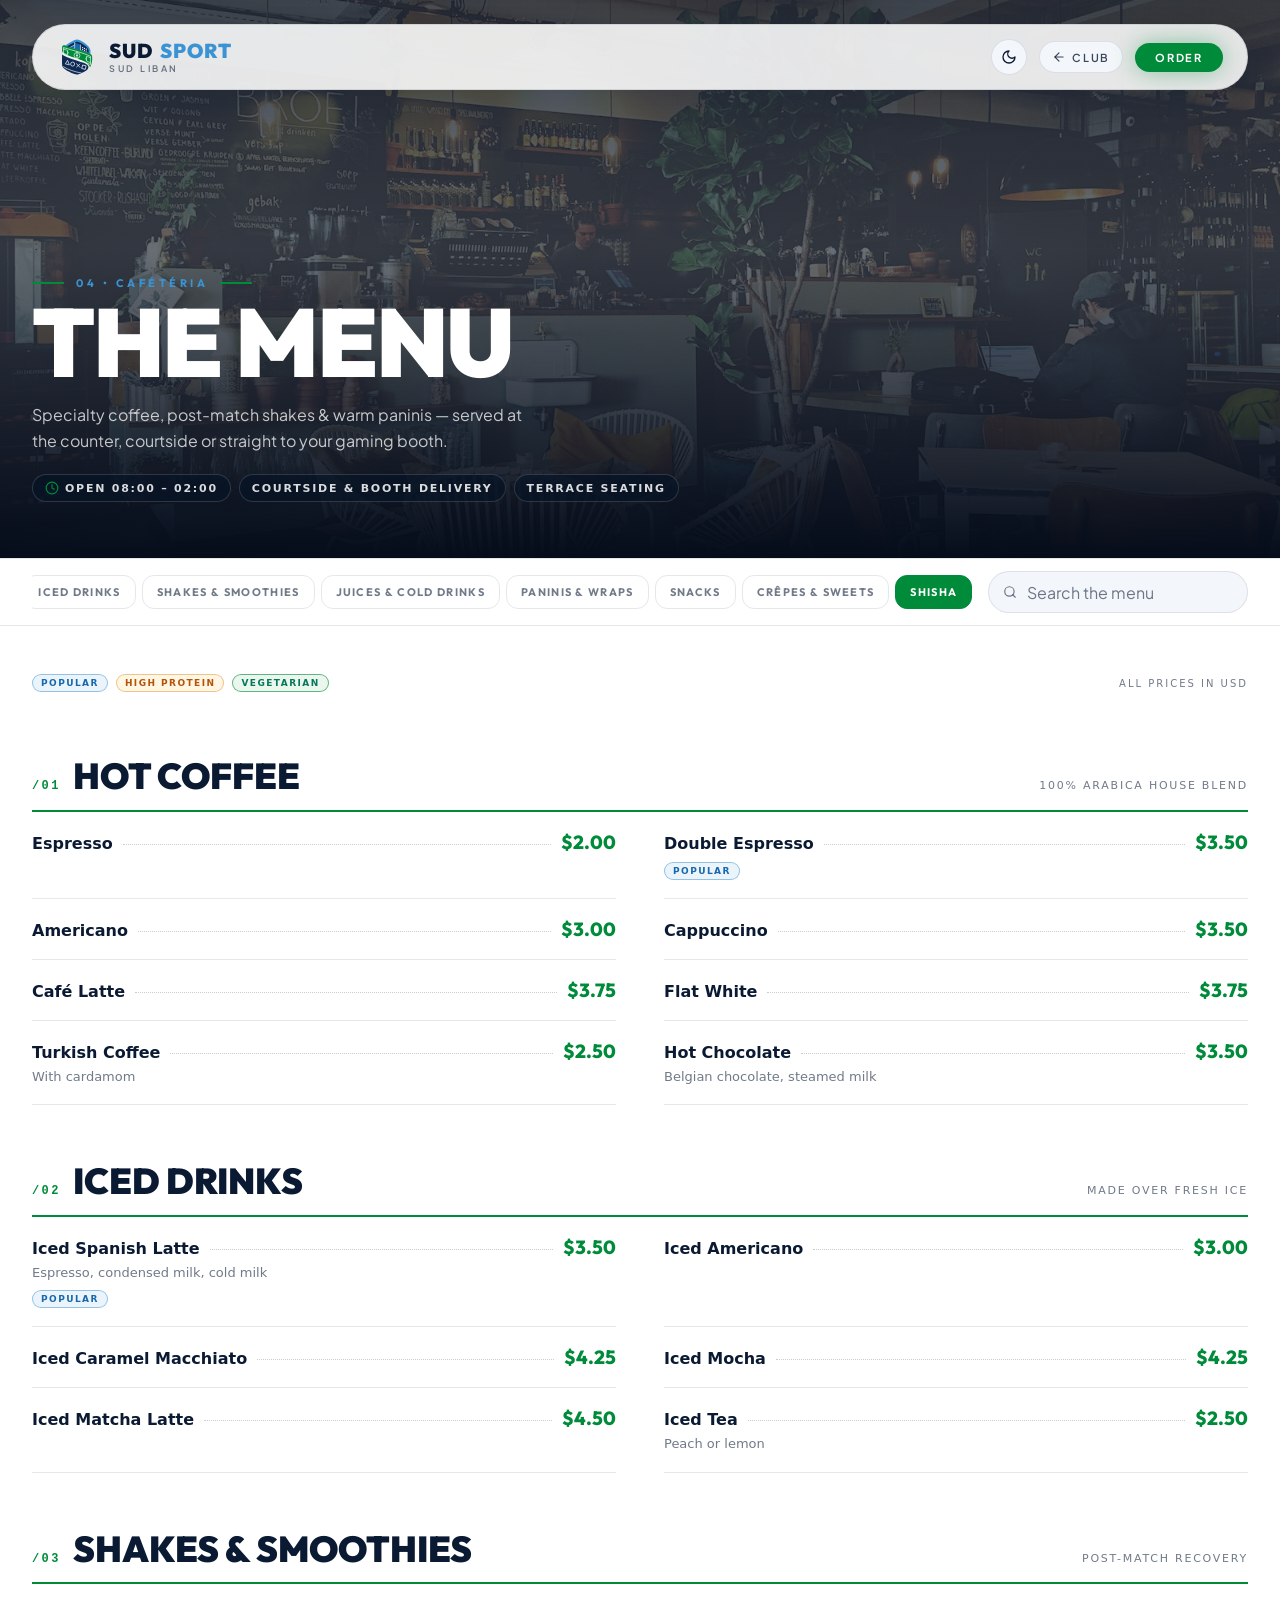
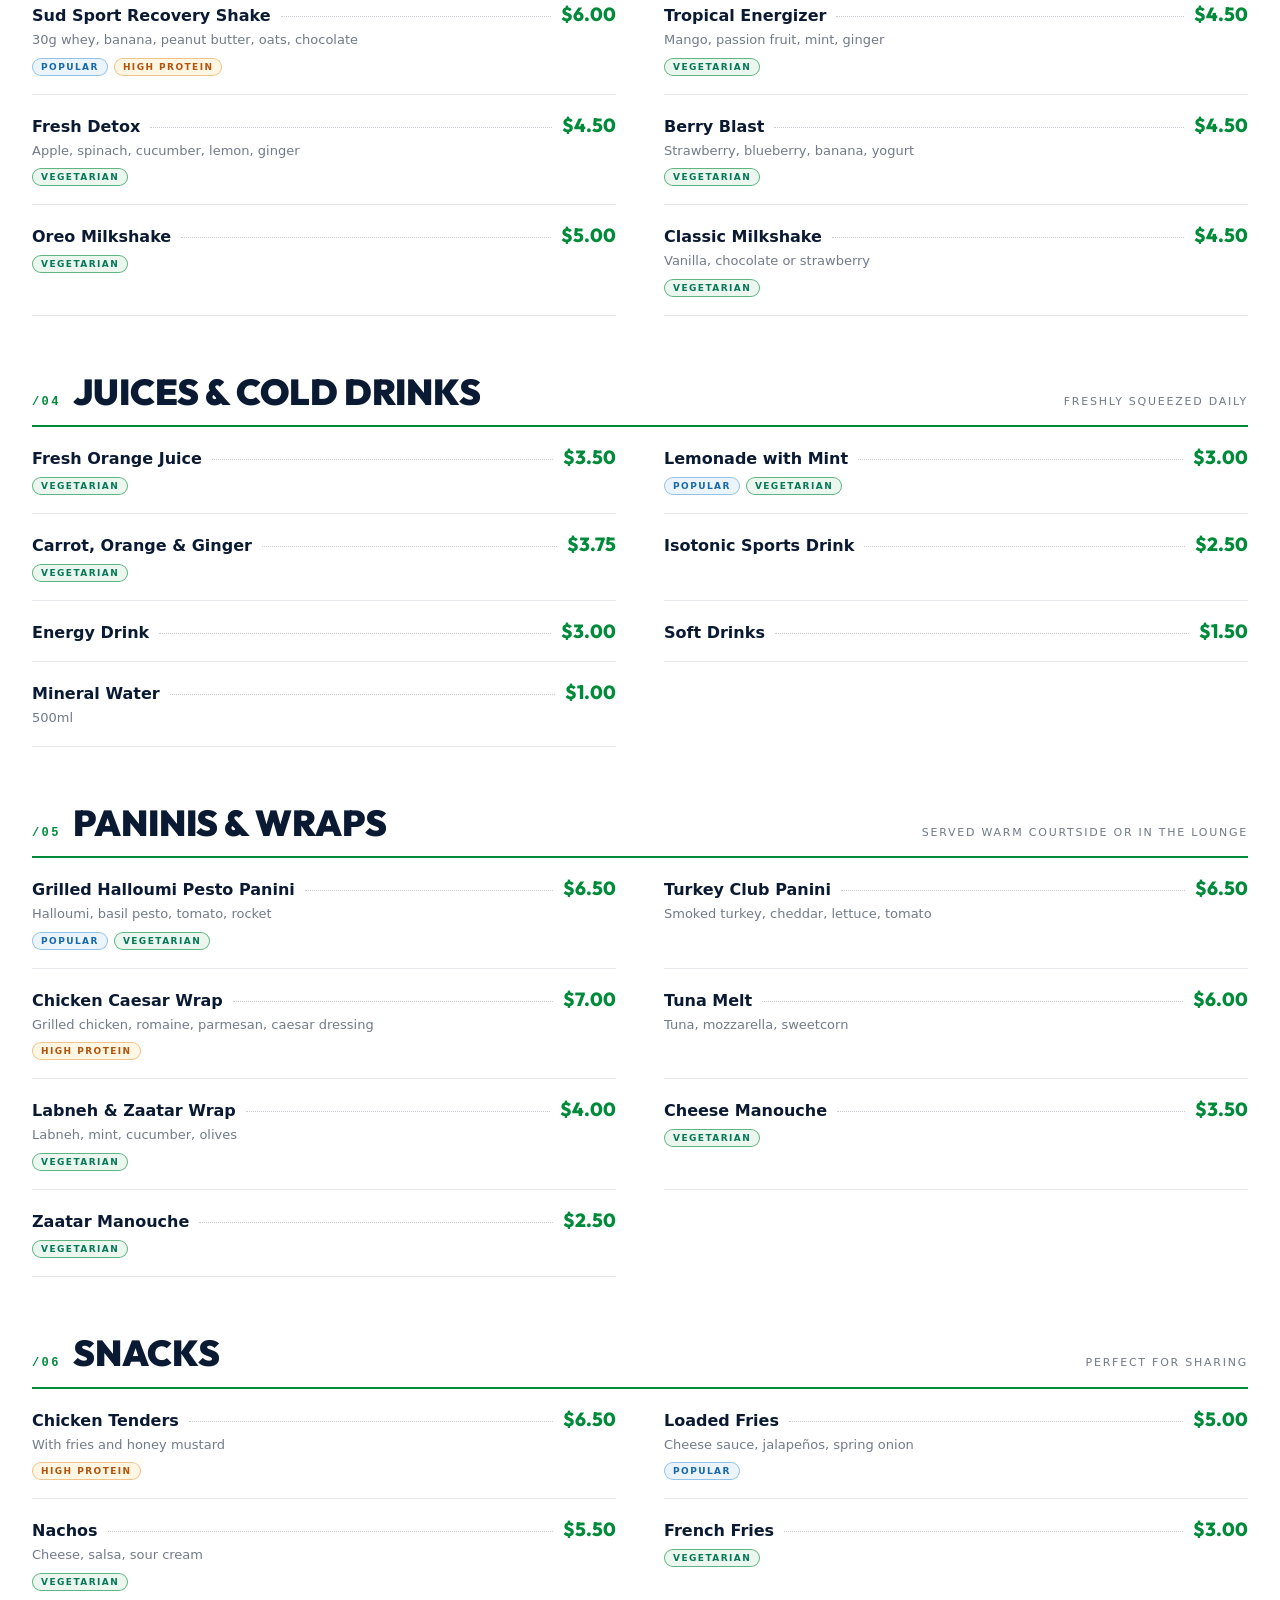
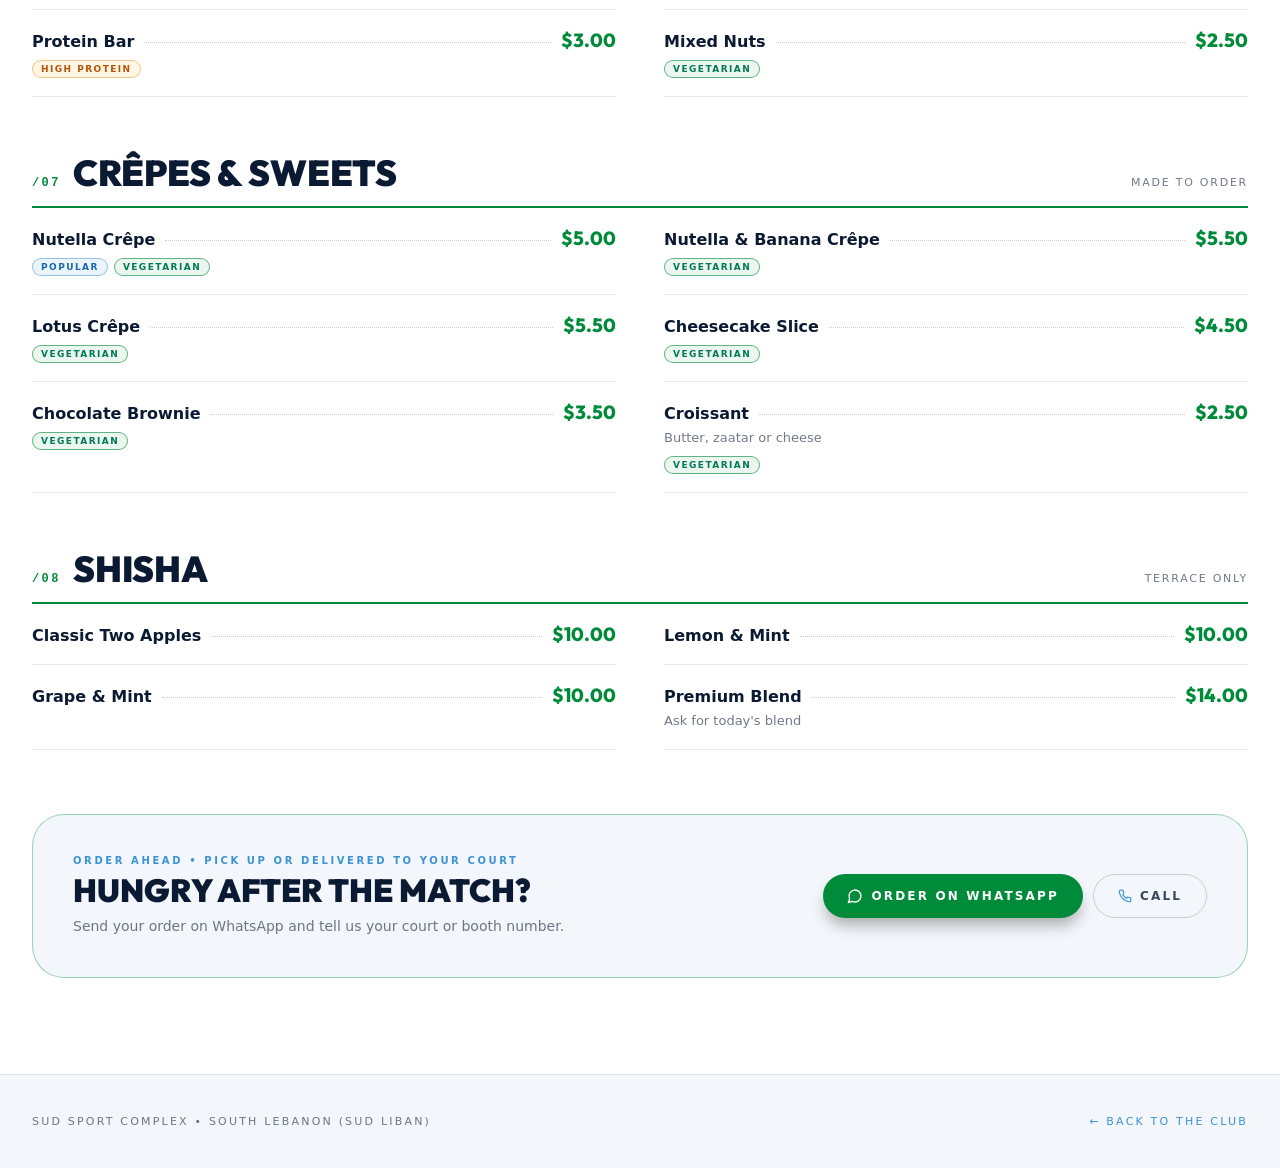
==== menu.html @ 7e461982 "SUD SPORT website: homepage and Cafétéria menu Co-Authored-By: Claude Opus 5.5 <noreply@anthropic.co" ====
<!DOCTYPE html>
<html lang="en">
<head>
  <meta charset="UTF-8" />
  <meta name="viewport" content="width=device-width, initial-scale=1" />
  <title>Cafétéria Menu — SUD SPORT</title>
  <meta name="description" content="SUD SPORT Cafétéria menu: coffee, iced drinks, shakes, juices, paninis, snacks, crêpes and shisha." />
  <link rel="preconnect" href="https://fonts.googleapis.com" />
  <link rel="preconnect" href="https://fonts.gstatic.com" crossorigin />
  <link
    rel="stylesheet"
    href="https://fonts.googleapis.com/css2?family=Outfit:wght@500;600;700;800;900&family=Plus+Jakarta+Sans:wght@300;400;500;600;700&display=swap"
  />
  <link rel="stylesheet" href="css/style.css" />
  <link rel="stylesheet" href="css/menu.css" />
  <!-- White theme; js/theme.js switches it on (light) and off (dark) -->
  <link rel="stylesheet" href="css/theme-light.css" id="themeLight" />
  <script src="js/theme.js"></script>
</head>
<body>
  <!-- ===================================================================
       SVG SPRITE: SUD SPORT CREST + ICONS
  =================================================================== -->
  <svg xmlns="http://www.w3.org/2000/svg" style="display: none">
    <symbol id="emblem" viewBox="0 0 220 220" fill="none">
      <path d="M36 68 C36 48, 92 14, 110 14 C128 14, 184 48, 184 76 L184 96 C150 76, 86 64, 36 44 Z" fill="#3B93D4" />
      <path d="M54 53 C72 40, 102 26, 110 26 C122 26, 174 54, 174 74 L174 88 C142 70, 92 60, 54 53 Z" fill="#0E2954" />
      <path d="M98 30 L128 43 L128 73 L98 64 Z" fill="#1768AC" />
      <path d="M74 57 L96 44 L96 63 Z" fill="#1768AC" />
      <line x1="97" y1="29" x2="97" y2="65" stroke="#FFFFFF" stroke-width="3.5" />
      <line x1="129" y1="42" x2="129" y2="74" stroke="#FFFFFF" stroke-width="3.5" />
      <line x1="72" y1="57" x2="97" y2="43" stroke="#FFFFFF" stroke-width="3.2" />
      <circle cx="141" cy="59" r="3.4" fill="#FFFFFF" />
      <circle cx="151" cy="63" r="3.4" fill="#FFFFFF" />
      <circle cx="161" cy="67" r="3.4" fill="#FFFFFF" />
      <circle cx="141" cy="69" r="3.4" fill="#FFFFFF" />
      <circle cx="151" cy="73" r="3.4" fill="#FFFFFF" />
      <circle cx="161" cy="77" r="3.4" fill="#FFFFFF" />
      <path d="M28 56 C28 42, 42 46, 62 54 C110 70, 162 78, 190 98 C196 104, 196 146, 182 166 C176 146, 152 132, 108 118 C64 104, 34 94, 28 78 Z" fill="#008B3A" />
      <path d="M36 58 C84 74, 144 86, 184 106 L184 152 C144 130, 84 116, 36 96 Z" stroke="#FFFFFF" stroke-width="3.5" fill="none" />
      <line x1="110" y1="78" x2="110" y2="125" stroke="#FFFFFF" stroke-width="3.5" />
      <circle cx="110" cy="101.5" r="16" stroke="#FFFFFF" stroke-width="3.5" fill="none" />
      <circle cx="110" cy="101.5" r="4" fill="#FFFFFF" />
      <path d="M36 66 L58 74 L58 98 L36 90" stroke="#FFFFFF" stroke-width="3.2" fill="none" />
      <path d="M58 79 A9 9 0 0 1 58 93" stroke="#FFFFFF" stroke-width="3.2" fill="none" />
      <path d="M184 114 L162 106 L162 132 L184 142" stroke="#FFFFFF" stroke-width="3.2" fill="none" />
      <path d="M162 112 A9 9 0 0 0 162 126" stroke="#FFFFFF" stroke-width="3.2" fill="none" />
      <path d="M28 96 C46 112, 92 124, 146 142 C172 152, 180 166, 166 180 C150 194, 122 206, 110 206 C94 206, 40 182, 30 162 C26 150, 28 114, 28 96 Z" fill="#0E2954" />
      <polygon points="58,128 46,148 68,153" stroke="#FFFFFF" stroke-width="3.8" fill="none" stroke-linejoin="round" />
      <circle cx="86" cy="149" r="11" stroke="#FFFFFF" stroke-width="3.8" fill="none" />
      <g stroke="#FFFFFF" stroke-width="3.8" stroke-linecap="round">
        <line x1="108" y1="147" x2="126" y2="167" />
        <line x1="126" y1="149" x2="108" y2="165" />
      </g>
      <rect x="138" y="156" width="20" height="20" transform="rotate(14 148 166)" stroke="#FFFFFF" stroke-width="3.8" fill="none" stroke-linejoin="round" />
      <path d="M36 164 C62 180, 98 192, 134 198" stroke="#FFFFFF" stroke-width="3.5" stroke-linecap="round" fill="none" />
    </symbol>

    <symbol id="i-arrow-left" viewBox="0 0 24 24"><path d="m12 19-7-7 7-7" /><path d="M19 12H5" /></symbol>
    <symbol id="i-phone" viewBox="0 0 24 24"><path d="M22 16.92v3a2 2 0 0 1-2.18 2 19.79 19.79 0 0 1-8.63-3.07 19.5 19.5 0 0 1-6-6 19.79 19.79 0 0 1-3.07-8.67A2 2 0 0 1 4.11 2h3a2 2 0 0 1 2 1.72 12.84 12.84 0 0 0 .7 2.81 2 2 0 0 1-.45 2.11L8.09 9.91a16 16 0 0 0 6 6l1.27-1.27a2 2 0 0 1 2.11-.45 12.84 12.84 0 0 0 2.81.7A2 2 0 0 1 22 16.92z" /></symbol>
    <symbol id="i-message" viewBox="0 0 24 24"><path d="M7.9 20A9 9 0 1 0 4 16.1L2 22Z" /></symbol>
    <symbol id="i-clock" viewBox="0 0 24 24"><circle cx="12" cy="12" r="10" /><path d="M12 6v6l4 2" /></symbol>
    <symbol id="i-search" viewBox="0 0 24 24"><circle cx="11" cy="11" r="8" /><path d="m21 21-4.3-4.3" /></symbol>
    <symbol id="i-sun" viewBox="0 0 24 24"><circle cx="12" cy="12" r="4" /><path d="M12 2v2" /><path d="M12 20v2" /><path d="m4.93 4.93 1.41 1.41" /><path d="m17.66 17.66 1.41 1.41" /><path d="M2 12h2" /><path d="M20 12h2" /><path d="m6.34 17.66-1.41 1.41" /><path d="m19.07 4.93-1.41 1.41" /></symbol>
    <symbol id="i-moon" viewBox="0 0 24 24"><path d="M12 3a6 6 0 0 0 9 9 9 9 0 1 1-9-9Z" /></symbol>
    <symbol id="i-x" viewBox="0 0 24 24"><path d="M18 6 6 18" /><path d="m6 6 12 12" /></symbol>
  </svg>

  <div class="cursor" id="cursor" aria-hidden="true"></div>

  <!-- ===================================================================
       NAVBAR
  =================================================================== -->
  <header class="nav">
    <div class="nav__bar">
      <a href="index.html" class="brand">
        <svg class="emblem brand__emblem" role="img" aria-label="SUD SPORT Official Crest"><use href="#emblem" /></svg>
        <div class="brand__text">
          <div class="brand__word">
            <span>SUD</span>
            <span class="text-blue">SPORT</span>
          </div>
          <span class="brand__sub">SUD LIBAN</span>
        </div>
      </a>

      <div class="nav__controls">
        <button type="button" class="theme-toggle" aria-label="Switch theme">
          <svg class="icon theme-toggle__moon"><use href="#i-moon" /></svg>
          <svg class="icon theme-toggle__sun"><use href="#i-sun" /></svg>
        </button>

        <a href="index.html" class="btn-back" aria-label="Back to the club">
          <svg class="icon"><use href="#i-arrow-left" /></svg>
          <span>Club</span>
        </a>
        <button type="button" class="btn-book btn-book--green">Order</button>
      </div>
    </div>
  </header>

  <!-- ===================================================================
       MENU HERO
  =================================================================== -->
  <section class="menu-hero">
    <img src="images/1554118811-1e0d58224f24-1600.jpg" alt="SUD SPORT Cafétéria" class="menu-hero__img" />
    <div class="menu-hero__shade"></div>

    <div class="menu-hero__inner animate-fade-up">
      <div class="eyebrow">
        <span class="eyebrow__line bg-green"></span>
        <span class="eyebrow__text text-green">04 • CAFÉTÉRIA</span>
        <span class="eyebrow__line bg-green"></span>
      </div>
      <h1 class="menu-hero__title">The Menu</h1>
      <p class="menu-hero__sub">
        Specialty coffee, post-match shakes &amp; warm paninis — served at the counter, courtside or straight to your gaming booth.
      </p>
      <div class="menu-hero__facts">
        <span class="fact">
          <svg class="icon icon--sm text-green"><use href="#i-clock" /></svg>
          Open 08:00 – 02:00
        </span>
        <span class="fact">Courtside &amp; Booth Delivery</span>
        <span class="fact">Terrace Seating</span>
      </div>
    </div>
  </section>

  <!-- ===================================================================
       STICKY CATEGORY BAR
  =================================================================== -->
  <div class="cat-bar" id="catBar">
    <div class="cat-bar__inner">
      <label class="cat-search">
        <svg class="icon icon--sm"><use href="#i-search" /></svg>
        <input type="search" id="menuSearch" placeholder="Search the menu" autocomplete="off" />
        <button type="button" class="cat-search__clear" id="searchClear" aria-label="Clear search" hidden>
          <svg class="icon icon--xs"><use href="#i-x" /></svg>
        </button>
      </label>
      <nav class="cat-chips" id="catChips" aria-label="Menu categories"></nav>
    </div>
  </div>

  <!-- ===================================================================
       MENU CATEGORIES
  =================================================================== -->
  <main class="menu-main">
    <div class="menu-legend">
      <span class="tag tag--popular">Popular</span>
      <span class="tag tag--protein">High Protein</span>
      <span class="tag tag--veg">Vegetarian</span>
      <span class="menu-legend__note">All prices in USD</span>
    </div>

    <div id="menuSections"></div>

    <p class="menu-empty" id="menuEmpty" hidden>Nothing on the menu matches your search.</p>

    <div class="order-card">
      <div>
        <span class="rates__eyebrow">ORDER AHEAD • PICK UP OR DELIVERED TO YOUR COURT</span>
        <h3 class="order-card__title">Hungry after the match?</h3>
        <p class="order-card__text">Send your order on WhatsApp and tell us your court or booth number.</p>
      </div>
      <div class="order-card__actions">
        <button type="button" class="btn btn--green btn--lg">
          <svg class="icon"><use href="#i-message" /></svg>
          <span>Order on WhatsApp</span>
        </button>
        <a href="tel:+96170492810" class="btn btn--outline btn--lg">
          <svg class="icon icon--sm text-blue"><use href="#i-phone" /></svg>
          <span>Call</span>
        </a>
      </div>
    </div>
  </main>

  <footer class="footer footer--compact">
    <div class="footer__bottom">
      <span>SUD SPORT COMPLEX • SOUTH LEBANON (SUD LIBAN)</span>
      <a href="index.html" class="footer__link">← Back to the club</a>
    </div>
  </footer>

  <script src="js/menu.js"></script>
</body>
</html>
---- css/style.css ----
/* =====================================================================
   SUD SPORT — SUD LIBAN
===================================================================== */

:root {
  --navy-950: #040914;
  --navy-900: #050c1a;
  --navy-850: #071326;
  --navy-800: #08152c;
  --navy-700: #0e2954;
  --section-bg: rgba(7, 17, 36, 0.6);
  --blue: #3b93d4;
  --blue-hover: #52a6e3;
  --royal: #1768ac;
  --green: #008b3a;
  --green-hover: #00a344;
  --white: #f8fafc;

  --font-brand: 'Outfit', -apple-system, BlinkMacSystemFont, sans-serif;
  --font-modern: 'Plus Jakarta Sans', -apple-system, BlinkMacSystemFont, sans-serif;
  --font-sans: ui-sans-serif, system-ui, -apple-system, BlinkMacSystemFont, 'Segoe UI', Roboto, sans-serif;
  --font-mono: ui-monospace, SFMono-Regular, Menlo, Monaco, Consolas, monospace;

  --ease: cubic-bezier(0.16, 1, 0.3, 1);
  --max-w: 80rem;
}

/* --- Reset --- */

*,
*::before,
*::after {
  box-sizing: border-box;
}

html {
  scroll-behavior: smooth;
}

body {
  margin: 0;
  min-height: 100vh;
  background: var(--navy-900);
  color: var(--white);
  font-family: var(--font-sans);
  -webkit-font-smoothing: antialiased;
  -moz-osx-font-smoothing: grayscale;
  overflow-x: hidden;
}

::selection {
  background: var(--blue);
  color: var(--navy-900);
}

h1, h2, h3, h4, p {
  margin: 0;
}

a {
  color: inherit;
  text-decoration: none;
}

button {
  font: inherit;
  color: inherit;
  background: none;
  border: 0;
  padding: 0;
  cursor: pointer;
}

img {
  display: block;
  max-width: 100%;
}

[hidden] {
  display: none !important;
}

/* --- Utilities --- */

.text-blue { color: var(--blue); }
.text-green { color: var(--green); }
.bg-blue { background: var(--blue); }
.bg-green { background: var(--green); }

.icon {
  width: 16px;
  height: 16px;
  flex-shrink: 0;
  fill: none;
  stroke: currentColor;
  stroke-width: 2;
  stroke-linecap: round;
  stroke-linejoin: round;
}
.icon--xs { width: 14px; height: 14px; }
.icon--sm { width: 14px; height: 14px; }
.icon--md { width: 20px; height: 20px; }

.emblem {
  fill: none;
  flex-shrink: 0;
}

/* --- Animations --- */

@keyframes kenburns {
  0% { transform: scale(1.12); }
  100% { transform: scale(1); }
}

@keyframes fadeUpLuxury {
  0% { opacity: 0; transform: translateY(20px); }
  100% { opacity: 1; transform: translateY(0); }
}

.animate-fade-up {
  animation: fadeUpLuxury 0.75s var(--ease) forwards;
}

/* --- Buttons --- */

.btn {
  display: inline-flex;
  align-items: center;
  justify-content: center;
  gap: 8px;
  border-radius: 9999px;
  font-size: 11px;
  font-weight: 700;
  letter-spacing: 0.18em;
  text-transform: uppercase;
  transition: all 0.3s;
  white-space: nowrap;
}

.btn--lg { padding: 14px 24px; font-size: 12px; }
.btn--xl { padding: 16px 24px; font-size: 12px; }
.btn--block { width: 100%; }

.btn--primary {
  background: var(--blue);
  color: var(--navy-900);
}
.btn--primary:hover { background: var(--blue-hover); }

.btn--glow { box-shadow: 0 10px 30px rgba(59, 147, 212, 0.35); }

.btn--ghost {
  padding: 14px 20px;
  background: rgba(255, 255, 255, 0.05);
  border: 1px solid rgba(255, 255, 255, 0.15);
  color: #fff;
  font-family: var(--font-modern);
  font-weight: 600;
  letter-spacing: 0.2em;
}
.btn--ghost:hover { background: rgba(255, 255, 255, 0.1); }

.btn--green {
  flex-shrink: 0;
  padding: 12px 24px;
  background: var(--green);
  color: #fff;
  box-shadow: 0 10px 15px -3px rgba(0, 0, 0, 0.3);
}
.btn--green:hover { background: var(--green-hover); }

.btn--navy {
  background: var(--navy-700);
  border: 1px solid rgba(59, 147, 212, 0.3);
  color: #fff;
  font-weight: 600;
}
.btn--navy:hover { background: var(--royal); }

.btn--outline {
  border: 1px solid rgba(255, 255, 255, 0.15);
  color: rgba(255, 255, 255, 0.8);
  font-weight: 600;
}
.btn--outline:hover {
  border-color: rgba(255, 255, 255, 0.4);
  background: rgba(255, 255, 255, 0.05);
}

/* =====================================================================
   CURSOR FOLLOWER
===================================================================== */

.cursor {
  pointer-events: none;
  position: fixed;
  top: 0;
  left: 0;
  z-index: 50;
  display: none;
  width: 32px;
  height: 32px;
  border-radius: 50%;
  border: 1px solid rgba(59, 147, 212, 0.5);
  transform: translate3d(-100px, -100px, 0);
  transition: transform 0.15s ease-out;
}

@media (min-width: 1024px) {
  .cursor { display: block; }
}

/* =====================================================================
   NAVBAR
===================================================================== */

.nav {
  position: fixed;
  top: 0;
  left: 0;
  right: 0;
  z-index: 40;
  padding: 16px 16px 0;
  pointer-events: none;
}

.nav__bar {
  max-width: var(--max-w);
  margin: 0 auto;
  display: flex;
  align-items: center;
  justify-content: space-between;
  padding: 12px 16px;
  border-radius: 9999px;
  background: rgba(7, 19, 38, 0.8);
  backdrop-filter: blur(40px);
  -webkit-backdrop-filter: blur(40px);
  border: 1px solid rgba(59, 147, 212, 0.25);
  box-shadow: 0 16px 40px rgba(0, 0, 0, 0.6);
  pointer-events: auto;
  transition: all 0.5s;
}

.brand {
  display: flex;
  align-items: center;
  gap: 12px;
}

.brand__emblem {
  width: 36px;
  height: 36px;
  transition: transform 0.5s;
}
.brand:hover .brand__emblem { transform: scale(1.05); }

.brand__text {
  display: flex;
  flex-direction: column;
}

.brand__word {
  display: flex;
  align-items: baseline;
  gap: 6px;
  line-height: 1;
  font-family: var(--font-brand);
  font-weight: 900;
  font-size: 18px;
  letter-spacing: 0.06em;
  color: #fff;
}

.brand__sub {
  margin-top: 2px;
  font-family: var(--font-modern);
  font-weight: 600;
  font-size: 8px;
  letter-spacing: 0.28em;
  text-transform: uppercase;
  color: rgba(255, 255, 255, 0.55);
}

.nav__controls {
  display: flex;
  align-items: center;
  gap: 8px;
}

.btn-book {
  padding: 8px 16px;
  border-radius: 9999px;
  background: var(--blue);
  color: var(--navy-900);
  font-family: var(--font-modern);
  font-weight: 700;
  font-size: 11px;
  letter-spacing: 0.16em;
  text-transform: uppercase;
  box-shadow: 0 0 25px rgba(59, 147, 212, 0.4);
  transition: all 0.3s;
}
.btn-book:hover { background: var(--blue-hover); }

.theme-toggle {
  width: 36px;
  height: 36px;
  flex-shrink: 0;
  border-radius: 50%;
  background: rgba(14, 41, 84, 0.8);
  border: 1px solid rgba(59, 147, 212, 0.3);
  color: #fff;
  display: flex;
  align-items: center;
  justify-content: center;
  transition: all 0.3s;
}
.theme-toggle:hover { background: var(--royal); }

/* Light mode shows the moon (go dark); dark mode shows the sun (go light) */
.theme-toggle__moon { display: none; }
[data-theme='light'] .theme-toggle__moon { display: block; }
[data-theme='light'] .theme-toggle__sun { display: none; }

.btn-menu {
  width: 36px;
  height: 36px;
  border-radius: 50%;
  background: rgba(14, 41, 84, 0.8);
  border: 1px solid rgba(59, 147, 212, 0.3);
  display: flex;
  flex-direction: column;
  align-items: center;
  justify-content: center;
  gap: 6px;
  transition: all 0.3s;
}
.btn-menu:hover { background: var(--royal); }

.btn-menu span {
  display: block;
  height: 1.5px;
  transition: all 0.3s;
}
.btn-menu span:first-child { width: 16px; background: #fff; }
.btn-menu span:last-child { width: 12px; background: var(--green); }
.btn-menu:hover span { width: 20px; background: #fff; }

/* Small phones: tighten the navbar so brand + controls stay on one row */
@media (max-width: 479px) {
  .nav { padding: 12px 12px 0; }
  .nav__bar { padding: 8px 8px 8px 12px; }
  .brand { gap: 8px; }
  .brand__word { font-size: 16px; gap: 4px; }
  .nav__controls { gap: 6px; }
  .btn-book { padding: 8px 12px; letter-spacing: 0.1em; white-space: nowrap; }
}

@media (max-width: 399px) {
  .brand { gap: 6px; }
  .brand__emblem { width: 32px; height: 32px; }
  .brand__word { font-size: 15px; letter-spacing: 0.04em; }
  .btn-book { padding: 8px 10px; font-size: 10px; }
}

/* Very narrow phones: crest only */
@media (max-width: 359px) {
  .brand__text { display: none; }
}

@media (min-width: 640px) {
  .nav { padding: 24px 32px 0; }
  .nav__bar { padding: 12px 24px; }
  .brand__emblem { width: 40px; height: 40px; }
  .brand__word { font-size: 20px; }
  .brand__sub { font-size: 9px; }
  .nav__controls { gap: 12px; }
  .btn-book { padding: 8px 20px; }
}

/* =====================================================================
   HERO
===================================================================== */

.hero {
  position: relative;
  height: 100vh;
  min-height: 650px;
  max-height: 1000px;
  width: 100%;
  overflow: hidden;
  display: flex;
  flex-direction: column;
  justify-content: flex-end;
}

.hero__media {
  position: absolute;
  inset: 0;
  overflow: hidden;
}

.hero__img {
  width: 100%;
  height: 100%;
  object-fit: cover;
  object-position: center;
  opacity: 0.75;
  animation: kenburns 7s var(--ease) forwards;
}

.hero__shade {
  position: absolute;
  inset: 0;
  background: linear-gradient(to top, var(--navy-900), rgba(5, 12, 26, 0.5), rgba(5, 12, 26, 0.6));
}

.hero__vignette {
  position: absolute;
  inset: 0;
  background: radial-gradient(circle, transparent, rgba(5, 12, 26, 0.8));
}

.hero__watermark {
  pointer-events: none;
  position: absolute;
  right: 24px;
  top: 112px;
  opacity: 0.15;
  display: none;
}

.hero__symbols {
  display: flex;
  align-items: center;
  gap: 16px;
  font-family: var(--font-brand);
  font-weight: 700;
  font-size: 48px;
  letter-spacing: 0.1em;
  color: var(--blue);
}

.hero__emblem {
  width: 144px;
  height: 144px;
  opacity: 0.4;
}

.hero__inner {
  position: relative;
  z-index: 10;
  max-width: var(--max-w);
  width: 100%;
  margin: 0 auto;
  padding: 0 20px 40px;
}

.hero__content {
  max-width: 48rem;
  display: flex;
  flex-direction: column;
  align-items: flex-start;
  gap: 16px;
}

.pill {
  display: inline-flex;
  align-items: center;
  gap: 10px;
  padding: 6px 14px;
  border-radius: 9999px;
  border: 1px solid rgba(255, 255, 255, 0.15);
  background: rgba(7, 19, 38, 0.7);
  backdrop-filter: blur(12px);
  -webkit-backdrop-filter: blur(12px);
  font-family: var(--font-modern);
  font-weight: 600;
  font-size: 10px;
  letter-spacing: 0.24em;
  text-transform: uppercase;
  color: #fff;
}

.pill__dot {
  width: 8px;
  height: 8px;
  border-radius: 50%;
}

.pill__id { color: rgba(255, 255, 255, 0.6); }

.hero__title {
  font-family: var(--font-brand);
  font-weight: 900;
  text-transform: uppercase;
  color: #fff;
  letter-spacing: -0.025em;
  line-height: 0.92;
  font-size: clamp(2.9rem, 7.2vw, 6.2rem);
}

.hero__sub {
  max-width: 28rem;
  font-family: var(--font-modern);
  font-size: 14px;
  line-height: 1.625;
  color: rgba(255, 255, 255, 0.75);
}

.hero__ctas {
  padding-top: 8px;
  display: flex;
  flex-wrap: wrap;
  align-items: center;
  gap: 14px;
}

.hero__cta {
  gap: 12px;
  font-family: var(--font-modern);
}
.hero__cta:hover { background: #50a5e6; }
.hero__cta-arrow { transition: transform 0.3s; }
.hero__cta:hover .hero__cta-arrow { transform: translate(2px, -2px); }

.hero__bar {
  margin-top: 40px;
  padding-top: 20px;
  border-top: 1px solid rgba(255, 255, 255, 0.15);
  display: flex;
  flex-direction: column;
  justify-content: space-between;
  gap: 16px;
}

.reel-nav {
  display: grid;
  grid-template-columns: repeat(4, minmax(0, 1fr));
  gap: 8px;
}

.reel-btn {
  display: flex;
  flex-direction: column;
  gap: 6px;
  text-align: left;
  min-width: 0;
}

.reel-btn__label {
  display: flex;
  flex-direction: column;
  align-items: flex-start;
  gap: 2px;
  min-width: 0;
}

.reel-btn__num {
  font-family: var(--font-mono);
  font-weight: 700;
  font-size: 10px;
  color: rgba(255, 255, 255, 0.4);
  transition: color 0.3s;
}

.reel-btn__name {
  font-family: var(--font-brand);
  font-weight: 700;
  font-size: 10px;
  letter-spacing: 0.08em;
  text-transform: uppercase;
  white-space: nowrap;
  overflow: hidden;
  text-overflow: ellipsis;
  color: rgba(255, 255, 255, 0.4);
  transition: color 0.3s;
}

.reel-btn:hover .reel-btn__num,
.reel-btn:hover .reel-btn__name { color: rgba(255, 255, 255, 0.75); }
.reel-btn.is-active .reel-btn__num { color: var(--blue); }
.reel-btn.is-active .reel-btn__name { color: #fff; }

.reel-btn__track {
  width: 100%;
  height: 3px;
  border-radius: 9999px;
  background: rgba(255, 255, 255, 0.15);
  overflow: hidden;
}

.reel-btn__fill {
  height: 100%;
  width: 0;
  background: var(--accent);
  transition: all 0.7s;
}
.reel-btn.is-active .reel-btn__fill { width: 100%; }

.tagline {
  display: none;
  align-items: center;
  gap: 8px;
  font-family: var(--font-brand);
  font-weight: 700;
  font-size: 10px;
  letter-spacing: 0.2em;
  text-transform: uppercase;
  color: rgba(255, 255, 255, 0.7);
}

@media (min-width: 640px) {
  .hero__watermark { display: block; right: 56px; top: 128px; }
  .hero__inner { padding: 0 32px 56px; }
  .hero__content { gap: 20px; }
  .pill { font-size: 11px; }
  .hero__sub { font-size: 16px; }
  .reel-nav { display: flex; align-items: center; gap: 20px; }
  .reel-btn { flex-direction: row; align-items: center; gap: 10px; }
  .reel-btn__label { flex-direction: row; align-items: center; gap: 6px; }
  .reel-btn__name { font-size: 11px; letter-spacing: 0.14em; }
  .reel-btn__track { width: 48px; }
  .tagline { display: flex; }
}

@media (min-width: 1024px) {
  .hero__bar { flex-direction: row; align-items: center; }
}

/* =====================================================================
   FOUR ZONES
===================================================================== */

.zones-section {
  max-width: var(--max-w);
  margin: 0 auto;
  padding: 80px 16px;
}

.section-head {
  display: flex;
  flex-direction: column;
  justify-content: space-between;
  gap: 16px;
  margin-bottom: 40px;
}

.eyebrow {
  display: inline-flex;
  align-items: center;
  gap: 12px;
  margin-bottom: 8px;
}

.eyebrow__line {
  width: 32px;
  height: 2px;
}

.eyebrow__text {
  font-family: var(--font-brand);
  font-weight: 700;
  font-size: 11px;
  letter-spacing: 0.32em;
  text-transform: uppercase;
  color: var(--blue);
}

.section-title {
  font-family: var(--font-brand);
  font-weight: 900;
  text-transform: uppercase;
  font-size: 30px;
  line-height: 1;
  letter-spacing: -0.025em;
  color: #fff;
}

.zones {
  display: flex;
  flex-direction: column;
  gap: 14px;
}

.zone {
  position: relative;
  height: 125px;
  border-radius: 24px;
  overflow: hidden;
  cursor: pointer;
  border: 1px solid rgba(255, 255, 255, 0.1);
  transition: all 0.7s var(--ease);
}

.zone.is-active {
  height: 420px;
  border-color: var(--zone-border);
}

.zone__img {
  position: absolute;
  inset: 0;
  width: 100%;
  height: 100%;
  object-fit: cover;
  transform: scale(1.1);
  transition: transform 1s var(--ease);
}
.zone.is-active .zone__img { transform: scale(1); }

.zone__shade {
  position: absolute;
  inset: 0;
  background: linear-gradient(to top, var(--navy-900), rgba(5, 12, 26, 0.72), rgba(5, 12, 26, 0.5));
}

.zone__ribbon {
  position: absolute;
  top: 0;
  left: 0;
  right: 0;
  height: 6px;
  background: var(--zone-color);
}

.zone__symbols {
  pointer-events: none;
  position: absolute;
  top: 56px;
  right: 24px;
  font-family: var(--font-brand);
  font-weight: 700;
  font-size: 24px;
  letter-spacing: 0.1em;
  color: rgba(255, 255, 255, 0.15);
}

.zone__body {
  position: relative;
  z-index: 10;
  height: 100%;
  padding: 20px;
  display: flex;
  flex-direction: column;
  justify-content: space-between;
}

.zone__top {
  display: flex;
  align-items: center;
  justify-content: space-between;
  gap: 8px;
}

.zone__index {
  font-family: var(--font-mono);
  font-weight: 700;
  font-size: 12px;
  letter-spacing: 0.22em;
  color: var(--zone-color);
}

.zone__rate {
  padding: 4px 12px;
  border-radius: 9999px;
  background: rgba(5, 12, 26, 0.75);
  backdrop-filter: blur(12px);
  -webkit-backdrop-filter: blur(12px);
  border: 1px solid rgba(255, 255, 255, 0.15);
  font-size: 10px;
  font-weight: 600;
  letter-spacing: 0.16em;
  text-transform: uppercase;
  color: rgba(255, 255, 255, 0.9);
  white-space: nowrap;
}

.zone__bottom {
  display: flex;
  flex-direction: column;
  gap: 14px;
}

.zone__subtitle {
  margin-bottom: 2px;
  font-size: 10px;
  font-weight: 700;
  letter-spacing: 0.22em;
  text-transform: uppercase;
  color: var(--zone-color);
}

.zone__title {
  font-family: var(--font-brand);
  font-weight: 900;
  font-size: 24px;
  letter-spacing: 0.025em;
  text-transform: uppercase;
  color: #fff;
}

.zone__details {
  display: none;
  padding-top: 12px;
  border-top: 1px solid rgba(255, 255, 255, 0.15);
}

.zone.is-active .zone__details {
  display: flex;
  flex-direction: column;
  gap: 16px;
  animation: fadeUpLuxury 0.75s var(--ease) forwards;
}

.zone__actions {
  padding-top: 4px;
  display: flex;
  align-items: center;
  gap: 12px;
}

.zone__book {
  display: inline-flex;
  align-items: center;
  gap: 8px;
  padding: 10px 20px;
  border-radius: 9999px;
  background: var(--zone-color);
  font-size: 11px;
  font-weight: 700;
  letter-spacing: 0.16em;
  text-transform: uppercase;
  transition: transform 0.15s;
}
.zone__book:active { transform: scale(0.95); }

.zone__rates-link {
  font-size: 11px;
  font-weight: 600;
  letter-spacing: 0.18em;
  text-transform: uppercase;
  color: rgba(255, 255, 255, 0.75);
  text-decoration: underline;
  text-underline-offset: 4px;
}
.zone__rates-link:hover { color: #fff; }

@media (min-width: 640px) {
  .zones-section { padding: 112px 32px; }
  .section-head { flex-direction: row; align-items: flex-end; margin-bottom: 56px; }
  .section-title { font-size: 48px; }
  .zone__body { padding: 28px; }
  .zone__title { font-size: 30px; }
}

@media (min-width: 1024px) {
  .zones { flex-direction: row; height: 540px; }
  .zone { flex: 1; height: 100%; opacity: 0.8; }
  .zone:hover { opacity: 1; }
  .zone.is-active {
    flex: 2.7;
    height: 100%;
    opacity: 1;
    box-shadow: 0 20px 60px rgba(0, 0, 0, 0.65);
  }
}

/* =====================================================================
   FILMSTRIP
===================================================================== */

.inside {
  padding: 56px 0;
  border-top: 1px solid rgba(255, 255, 255, 0.1);
  background: var(--section-bg);
}

.strip-head {
  max-width: var(--max-w);
  margin: 0 auto 24px;
  padding: 0 16px;
  display: flex;
  align-items: center;
  justify-content: space-between;
}

.strip-head__title {
  display: flex;
  align-items: center;
  gap: 10px;
  font-family: var(--font-brand);
  font-weight: 700;
  font-size: 11px;
  letter-spacing: 0.28em;
  text-transform: uppercase;
  color: rgba(255, 255, 255, 0.8);
}

.dot {
  width: 8px;
  height: 8px;
  border-radius: 50%;
}

.strip-head__hint {
  font-size: 10px;
  letter-spacing: 0.22em;
  text-transform: uppercase;
  color: rgba(255, 255, 255, 0.45);
}

.filmstrip {
  display: flex;
  gap: 16px;
  overflow-x: auto;
  scroll-snap-type: x mandatory;
  padding: 0 16px 16px;
  -ms-overflow-style: none;
  scrollbar-width: none;
}
.filmstrip::-webkit-scrollbar { display: none; }

.strip-nav {
  display: none;
  gap: 8px;
}

.strip-nav__btn {
  width: 40px;
  height: 40px;
  border-radius: 50%;
  display: flex;
  align-items: center;
  justify-content: center;
  background: rgba(14, 41, 84, 0.8);
  border: 1px solid rgba(59, 147, 212, 0.3);
  color: #fff;
  transition: all 0.3s;
}
.strip-nav__btn:hover:not(:disabled) {
  background: var(--blue);
  color: var(--navy-900);
}
.strip-nav__btn:disabled {
  opacity: 0.35;
  cursor: default;
}

/* Mouse users: show arrows instead of the swipe hint, and allow drag */
@media (hover: hover) and (pointer: fine) {
  .strip-head__hint { display: none; }
  .strip-nav { display: flex; }
  .filmstrip { cursor: grab; }
  .filmstrip.is-dragging {
    cursor: grabbing;
    scroll-snap-type: none;
    user-select: none;
  }
  .filmstrip.is-dragging .film__img { transform: none; }
}

.film {
  position: relative;
  flex-shrink: 0;
  width: 78vw;
  height: 250px;
  scroll-snap-align: center;
  border-radius: 24px;
  overflow: hidden;
  border: 1px solid rgba(255, 255, 255, 0.1);
}

.film__img {
  width: 100%;
  height: 100%;
  object-fit: cover;
  transition: transform 0.7s var(--ease);
}
.film:hover .film__img { transform: scale(1.05); }

.film__overlay {
  position: absolute;
  inset: 0;
  display: flex;
  align-items: flex-end;
  justify-content: space-between;
  padding: 24px;
  background: linear-gradient(to top, var(--navy-900), transparent, transparent);
}

.film__tag {
  display: block;
  margin-bottom: 2px;
  font-family: var(--font-mono);
  font-weight: 700;
  font-size: 10px;
  letter-spacing: 0.22em;
}

.film__title {
  font-family: var(--font-brand);
  font-weight: 700;
  font-size: 20px;
  color: #fff;
}

.film__arrow {
  width: 36px;
  height: 36px;
  flex-shrink: 0;
  border-radius: 50%;
  display: flex;
  align-items: center;
  justify-content: center;
  background: rgba(255, 255, 255, 0.1);
  backdrop-filter: blur(12px);
  -webkit-backdrop-filter: blur(12px);
  transition: background-color 0.3s, color 0.3s;
}
.film:hover .film__arrow {
  background: var(--blue);
  color: var(--navy-900);
}

@media (min-width: 640px) {
  .inside { padding: 80px 0; }
  .strip-head { padding: 0 32px; }
  .filmstrip { gap: 24px; padding: 0 32px 16px; }
  .film { width: 360px; height: 290px; }
}

/* =====================================================================
   RATES
===================================================================== */

.rates {
  max-width: 64rem;
  margin: 0 auto;
  padding: 56px 16px 0;
}

.rates__card {
  padding: 24px;
  border-radius: 32px;
  background: var(--navy-800);
  border: 1px solid rgba(59, 147, 212, 0.25);
  box-shadow: 0 25px 50px -12px rgba(0, 0, 0, 0.5);
}

.rates__head {
  display: flex;
  flex-direction: column;
  justify-content: space-between;
  gap: 24px;
  padding-bottom: 28px;
  border-bottom: 1px solid rgba(255, 255, 255, 0.1);
}

.rates__eyebrow {
  display: block;
  margin-bottom: 4px;
  font-size: 10px;
  font-weight: 700;
  letter-spacing: 0.26em;
  text-transform: uppercase;
  color: var(--blue);
}

.rates__title {
  font-family: var(--font-brand);
  font-weight: 900;
  text-transform: uppercase;
  font-size: 24px;
  color: #fff;
}

.rate-tabs {
  display: flex;
  gap: 4px;
  padding: 4px;
  border-radius: 16px;
  background: var(--navy-900);
  border: 1px solid rgba(255, 255, 255, 0.1);
}

.rate-tab {
  flex: 1 1 auto;
  padding: 8px 6px;
  border-radius: 12px;
  font-family: var(--font-brand);
  font-weight: 700;
  font-size: 10px;
  letter-spacing: 0.06em;
  white-space: nowrap;
  text-transform: uppercase;
  color: rgba(255, 255, 255, 0.6);
  transition: all 0.3s;
}
.rate-tab:hover { color: #fff; }
.rate-tab.is-active {
  background: var(--blue);
  color: var(--navy-900);
  box-shadow: 0 4px 6px -1px rgba(0, 0, 0, 0.3);
}

.rate-list { margin: 12px 0; }

.rate-row {
  display: flex;
  align-items: center;
  justify-content: space-between;
  gap: 16px;
  padding: 16px 0;
}
.rate-row + .rate-row { border-top: 1px solid rgba(255, 255, 255, 0.1); }

.rate-row__name {
  font-size: 14px;
  font-weight: 600;
  color: #fff;
  transition: color 0.3s;
}
.rate-row:hover .rate-row__name { color: var(--blue); }

.rate-row__meta {
  margin-top: 2px;
  font-size: 11px;
  letter-spacing: 0.12em;
  text-transform: uppercase;
  color: rgba(255, 255, 255, 0.5);
}

.rate-row__price {
  flex-shrink: 0;
  font-family: var(--font-brand);
  font-weight: 800;
  font-size: 18px;
  color: var(--blue);
}

.rates__menu-link {
  display: flex;
  align-items: center;
  justify-content: space-between;
  gap: 12px;
  margin-bottom: 12px;
  padding: 14px 18px;
  border-radius: 16px;
  background: rgba(0, 139, 58, 0.15);
  border: 1px solid rgba(0, 139, 58, 0.5);
  font-size: 12px;
  font-weight: 700;
  letter-spacing: 0.16em;
  text-transform: uppercase;
  color: #fff;
  transition: background-color 0.3s;
}
.rates__menu-link:hover { background: rgba(0, 139, 58, 0.3); }
.rates__menu-link .icon { color: var(--green-hover); }

.rates__foot {
  padding-top: 20px;
  display: flex;
  flex-direction: column;
  align-items: flex-start;
  justify-content: space-between;
  gap: 16px;
  font-size: 12px;
  color: rgba(255, 255, 255, 0.65);
}

@media (max-width: 374px) {
  .rates__card { padding: 20px 14px; }
  .rate-tab { padding: 8px 4px; letter-spacing: 0.02em; }
}

@media (min-width: 640px) {
  .rates { padding: 80px 32px 0; }
  .rate-tabs { flex-wrap: wrap; gap: 6px; padding: 6px; }
  .rate-tab { flex: none; padding: 8px 14px; font-size: 11px; letter-spacing: 0.14em; }
  .rates__card { padding: 40px; }
  .rates__title { font-size: 36px; }
  .rate-row { padding: 20px 0; }
  .rate-row__name { font-size: 16px; }
  .rate-row__price { font-size: 24px; }
  .rates__foot { flex-direction: row; align-items: center; }
}

@media (min-width: 768px) {
  .rates__head { flex-direction: row; align-items: center; }
}

/* =====================================================================
   FOOTER
===================================================================== */

.footer {
  padding: 64px 20px;
  border-top: 1px solid rgba(255, 255, 255, 0.1);
  background: var(--navy-950);
}

.footer__top {
  max-width: var(--max-w);
  margin: 0 auto;
  padding-bottom: 56px;
  display: flex;
  flex-direction: column;
  align-items: flex-start;
  justify-content: space-between;
  gap: 40px;
}

.footer__lockup {
  display: flex;
  align-items: center;
  gap: 16px;
}

.footer__emblem {
  width: 64px;
  height: 64px;
}

.footer__word {
  display: flex;
  align-items: baseline;
  gap: 8px;
  line-height: 1;
  font-family: var(--font-brand);
  font-weight: 900;
  font-size: 30px;
  letter-spacing: 0.025em;
  color: #fff;
}

.footer__pillars {
  margin-top: 8px;
  font-family: var(--font-brand);
  font-weight: 700;
  font-size: 10px;
  letter-spacing: 0.18em;
  text-transform: uppercase;
  color: rgba(255, 255, 255, 0.75);
}

.footer__liban {
  display: flex;
  align-items: center;
  gap: 12px;
  margin-top: 8px;
  font-family: var(--font-brand);
  font-weight: 700;
  font-size: 10px;
  letter-spacing: 0.35em;
  text-transform: uppercase;
  color: rgba(255, 255, 255, 0.6);
}

.footer__line {
  width: 40px;
  height: 2px;
  background: var(--blue);
}

.footer__contacts {
  display: flex;
  flex-wrap: wrap;
  gap: 12px;
}

.footer__bottom {
  max-width: var(--max-w);
  margin: 0 auto;
  padding-top: 32px;
  border-top: 1px solid rgba(255, 255, 255, 0.1);
  display: flex;
  flex-direction: column;
  align-items: flex-start;
  justify-content: space-between;
  gap: 16px;
  font-size: 11px;
  letter-spacing: 0.2em;
  text-transform: uppercase;
  color: rgba(255, 255, 255, 0.45);
}

@media (min-width: 640px) {
  .footer { padding: 96px 32px; }
  .footer__emblem { width: 80px; height: 80px; }
  .footer__word { font-size: 48px; }
  .footer__pillars { font-size: 12px; }
  .footer__bottom { flex-direction: row; align-items: center; }
}

@media (min-width: 1024px) {
  .footer__top { flex-direction: row; align-items: flex-end; }
}

/* =====================================================================
   FULL-SCREEN CURTAIN MENU
===================================================================== */

.menu {
  position: fixed;
  inset: 0;
  z-index: 50;
  display: flex;
  flex-direction: column;
  justify-content: space-between;
  padding: 24px;
  background: rgba(5, 12, 26, 0.95);
  backdrop-filter: blur(40px);
  -webkit-backdrop-filter: blur(40px);
  overflow-y: auto;
}

.menu__top {
  max-width: var(--max-w);
  width: 100%;
  margin: 0 auto;
  display: flex;
  align-items: center;
  justify-content: space-between;
}

.menu__brand {
  display: flex;
  align-items: center;
  gap: 12px;
}

.menu__emblem {
  width: 40px;
  height: 40px;
}

.menu__word { font-size: 20px; letter-spacing: 0; }

.menu__close {
  width: 44px;
  height: 44px;
  border-radius: 50%;
  border: 1px solid rgba(255, 255, 255, 0.15);
  display: flex;
  align-items: center;
  justify-content: center;
  transition: background-color 0.3s, color 0.3s;
}
.menu__close:hover {
  background: var(--blue);
  color: var(--navy-900);
}

.menu__list {
  max-width: 56rem;
  width: 100%;
  margin: auto;
  padding: 32px 0;
  display: flex;
  flex-direction: column;
  gap: 20px;
}

.menu-item {
  display: flex;
  align-items: baseline;
  justify-content: space-between;
  padding-bottom: 16px;
  border-bottom: 1px solid rgba(255, 255, 255, 0.1);
  transition: border-color 0.3s;
}
.menu-item:hover { border-color: var(--blue); }

.menu-item__main {
  display: flex;
  align-items: baseline;
  gap: 16px;
}

.menu-item__num {
  font-family: var(--font-mono);
  font-weight: 700;
  font-size: 12px;
  color: var(--c);
}

.menu-item__label {
  font-family: var(--font-brand);
  font-weight: 900;
  font-size: 30px;
  color: #fff;
  transition: transform 0.3s;
}
.menu-item:hover .menu-item__label { transform: translateX(12px); }

.menu-item__sub {
  display: none;
  font-size: 11px;
  letter-spacing: 0.2em;
  text-transform: uppercase;
  color: rgba(255, 255, 255, 0.45);
  transition: color 0.3s;
}
.menu-item:hover .menu-item__sub { color: var(--blue); }

.menu__foot {
  max-width: var(--max-w);
  width: 100%;
  margin: 0 auto;
  display: flex;
  flex-direction: column;
  align-items: flex-start;
  justify-content: space-between;
  gap: 16px;
  font-size: 12px;
  letter-spacing: 0.2em;
  text-transform: uppercase;
  color: rgba(255, 255, 255, 0.5);
}

.menu__cta {
  color: var(--blue);
  font-weight: 700;
  letter-spacing: 0.2em;
  text-decoration: underline;
  text-underline-offset: 4px;
}

@media (min-width: 640px) {
  .menu { padding: 48px; }
  .menu-item__main { gap: 24px; }
  .menu-item__label { font-size: 48px; }
  .menu-item__sub { display: inline; }
  .menu__foot { flex-direction: row; align-items: center; }
}
---- css/menu.css ----
/* =====================================================================
   SUD SPORT — CAFÉTÉRIA MENU PAGE
   (loaded after style.css; reuses its tokens, nav, buttons and footer)
===================================================================== */

:root {
  --nav-offset: 84px;
  --cat-bar-height: 116px;
}

@media (min-width: 640px) {
  :root { --nav-offset: 100px; }
}

@media (min-width: 768px) {
  :root { --cat-bar-height: 72px; }
}

/* --- Nav additions --- */

.btn-back {
  display: inline-flex;
  align-items: center;
  gap: 6px;
  padding: 8px 12px;
  border-radius: 9999px;
  background: rgba(255, 255, 255, 0.05);
  border: 1px solid rgba(255, 255, 255, 0.1);
  font-family: var(--font-modern);
  font-weight: 600;
  font-size: 11px;
  letter-spacing: 0.16em;
  text-transform: uppercase;
  color: rgba(255, 255, 255, 0.8);
  transition: background-color 0.3s;
}
.btn-back:hover { background: rgba(255, 255, 255, 0.1); }
.btn-back .icon { width: 14px; height: 14px; }

/* Small phones: arrow only */
@media (max-width: 479px) {
  .btn-back { width: 36px; height: 36px; padding: 0; justify-content: center; }
  .btn-back span { display: none; }
}

.btn-book--green {
  background: var(--green);
  color: #fff;
  box-shadow: 0 0 25px rgba(0, 139, 58, 0.4);
}
.btn-book--green:hover { background: var(--green-hover); }

/* =====================================================================
   HERO
===================================================================== */

.menu-hero {
  position: relative;
  min-height: 460px;
  height: 62vh;
  max-height: 620px;
  display: flex;
  align-items: flex-end;
  overflow: hidden;
}

.menu-hero__img {
  position: absolute;
  inset: 0;
  width: 100%;
  height: 100%;
  object-fit: cover;
  opacity: 0.7;
  animation: kenburns 7s var(--ease) forwards;
}

.menu-hero__shade {
  position: absolute;
  inset: 0;
  background: linear-gradient(to top, var(--navy-900), rgba(5, 12, 26, 0.55) 55%, rgba(5, 12, 26, 0.7));
}

.menu-hero__inner {
  position: relative;
  z-index: 1;
  width: 100%;
  max-width: var(--max-w);
  margin: 0 auto;
  padding: 0 20px 40px;
}

.menu-hero__title {
  font-family: var(--font-brand);
  font-weight: 900;
  text-transform: uppercase;
  letter-spacing: -0.025em;
  line-height: 0.92;
  font-size: clamp(2.9rem, 9vw, 6rem);
  color: #fff;
}

.menu-hero__sub {
  margin-top: 16px;
  max-width: 32rem;
  font-family: var(--font-modern);
  font-size: 14px;
  line-height: 1.625;
  color: rgba(255, 255, 255, 0.75);
}

.menu-hero__facts {
  margin-top: 20px;
  display: flex;
  flex-wrap: wrap;
  gap: 8px;
}

.fact {
  display: inline-flex;
  align-items: center;
  gap: 6px;
  padding: 6px 12px;
  border-radius: 9999px;
  background: rgba(7, 19, 38, 0.7);
  border: 1px solid rgba(255, 255, 255, 0.15);
  backdrop-filter: blur(12px);
  -webkit-backdrop-filter: blur(12px);
  font-size: 10px;
  font-weight: 600;
  letter-spacing: 0.16em;
  text-transform: uppercase;
  color: rgba(255, 255, 255, 0.85);
}

@media (min-width: 640px) {
  .menu-hero__inner { padding: 0 32px 56px; }
  .menu-hero__sub { font-size: 16px; }
  .fact { font-size: 11px; }
}

/* =====================================================================
   STICKY CATEGORY BAR
===================================================================== */

.cat-bar {
  position: sticky;
  top: var(--nav-offset);
  z-index: 30;
  background: rgba(5, 12, 26, 0.92);
  backdrop-filter: blur(24px);
  -webkit-backdrop-filter: blur(24px);
  border-top: 1px solid rgba(255, 255, 255, 0.08);
  border-bottom: 1px solid rgba(255, 255, 255, 0.08);
}

/* Cover the strip above the bar (behind the floating nav) once it sticks */
.cat-bar::before {
  content: '';
  position: absolute;
  left: 0;
  right: 0;
  bottom: 100%;
  height: var(--nav-offset);
  background: inherit;
  backdrop-filter: inherit;
  -webkit-backdrop-filter: inherit;
  opacity: 0;
  pointer-events: none;
  transition: opacity 0.2s;
}
.cat-bar.is-stuck::before { opacity: 1; }

.cat-bar__inner {
  max-width: var(--max-w);
  margin: 0 auto;
  padding: 12px 16px;
  display: flex;
  flex-direction: column;
  gap: 10px;
}

.cat-search {
  display: flex;
  align-items: center;
  gap: 8px;
  height: 42px;
  padding: 0 12px 0 14px;
  border-radius: 9999px;
  background: var(--navy-800);
  border: 1px solid rgba(255, 255, 255, 0.12);
  color: rgba(255, 255, 255, 0.5);
  transition: border-color 0.3s;
}
.cat-search:focus-within { border-color: var(--green); }

.cat-search input {
  flex: 1;
  min-width: 0;
  height: 100%;
  border: 0;
  outline: 0;
  background: transparent;
  color: #fff;
  font-family: var(--font-modern);
  font-size: 16px; /* 16px stops iOS from zooming on focus */
}
.cat-search input::placeholder { color: rgba(255, 255, 255, 0.4); }
.cat-search input::-webkit-search-cancel-button { display: none; }

.cat-search__clear {
  width: 26px;
  height: 26px;
  border-radius: 50%;
  display: flex;
  align-items: center;
  justify-content: center;
  background: rgba(255, 255, 255, 0.08);
  color: #fff;
}

.cat-chips {
  display: flex;
  gap: 6px;
  overflow-x: auto;
  scrollbar-width: none;
  -ms-overflow-style: none;
  margin: 0 -16px;
  padding: 0 16px;
  scroll-padding: 0 16px;
}
.cat-chips::-webkit-scrollbar { display: none; }

.cat-chip {
  flex-shrink: 0;
  padding: 9px 14px;
  border-radius: 12px;
  border: 1px solid rgba(255, 255, 255, 0.1);
  font-family: var(--font-brand);
  font-weight: 700;
  font-size: 11px;
  letter-spacing: 0.12em;
  text-transform: uppercase;
  white-space: nowrap;
  color: rgba(255, 255, 255, 0.65);
  transition: all 0.3s;
}
.cat-chip:hover { color: #fff; border-color: rgba(255, 255, 255, 0.25); }

.cat-chip.is-active {
  background: var(--green);
  border-color: var(--green);
  color: #fff;
}

.cat-chip.is-disabled {
  opacity: 0.3;
  pointer-events: none;
}

@media (min-width: 640px) {
  .cat-bar__inner { padding: 12px 32px; }
  .cat-chips { margin: 0 -32px; padding: 0 32px; }
}

@media (min-width: 768px) {
  .cat-bar__inner {
    flex-direction: row-reverse;
    align-items: center;
    gap: 16px;
  }
  .cat-search { width: 260px; flex-shrink: 0; }
  .cat-chips { flex: 1; margin: 0; padding: 0; }
}

/* =====================================================================
   CATEGORIES & ITEMS
===================================================================== */

.menu-main {
  max-width: var(--max-w);
  margin: 0 auto;
  padding: 32px 16px 64px;
}

.menu-legend {
  display: flex;
  flex-wrap: wrap;
  align-items: center;
  gap: 8px;
  margin-bottom: 8px;
}

.menu-legend__note {
  margin-left: auto;
  font-size: 10px;
  letter-spacing: 0.2em;
  text-transform: uppercase;
  color: rgba(255, 255, 255, 0.45);
}

.tag {
  display: inline-block;
  padding: 3px 8px;
  border-radius: 9999px;
  font-size: 9px;
  font-weight: 700;
  letter-spacing: 0.16em;
  text-transform: uppercase;
  border: 1px solid;
}
.tag--popular { color: #66b8f5; border-color: rgba(59, 147, 212, 0.5); background: rgba(59, 147, 212, 0.12); }
.tag--protein { color: #fbbf24; border-color: rgba(251, 191, 36, 0.45); background: rgba(251, 191, 36, 0.1); }
.tag--veg { color: #34d399; border-color: rgba(0, 139, 58, 0.6); background: rgba(0, 139, 58, 0.15); }

.menu-cat {
  padding-top: 40px;
  scroll-margin-top: calc(var(--nav-offset) + var(--cat-bar-height) - 24px);
}

.menu-cat__head {
  display: flex;
  flex-wrap: wrap;
  align-items: baseline;
  gap: 4px 12px;
  padding-bottom: 14px;
  border-bottom: 2px solid var(--green);
}

.menu-cat__index {
  font-family: var(--font-mono);
  font-weight: 700;
  font-size: 12px;
  letter-spacing: 0.2em;
  color: var(--green);
}

.menu-cat__title {
  font-family: var(--font-brand);
  font-weight: 900;
  font-size: 26px;
  line-height: 1.1;
  text-transform: uppercase;
  color: #fff;
}

.menu-cat__note {
  flex-basis: 100%;
  font-size: 11px;
  letter-spacing: 0.16em;
  text-transform: uppercase;
  color: rgba(255, 255, 255, 0.5);
}

.menu-items {
  list-style: none;
  margin: 0;
  padding: 0;
  display: grid;
  grid-template-columns: 1fr;
}

.menu-item-row {
  padding: 16px 0;
  border-bottom: 1px solid rgba(255, 255, 255, 0.08);
}

.menu-item-row__top {
  display: flex;
  align-items: baseline;
  gap: 10px;
}

.menu-item-row__name {
  font-size: 15px;
  font-weight: 600;
  color: #fff;
}

/* Dotted leader between name and price */
.menu-item-row__leader {
  flex: 1;
  min-width: 16px;
  border-bottom: 1px dotted rgba(255, 255, 255, 0.25);
  transform: translateY(-4px);
}

.menu-item-row__price {
  flex-shrink: 0;
  font-family: var(--font-brand);
  font-weight: 800;
  font-size: 17px;
  color: var(--green-hover);
}

.menu-item-row__desc {
  margin-top: 4px;
  font-size: 13px;
  line-height: 1.5;
  color: rgba(255, 255, 255, 0.55);
}

.menu-item-row__tags {
  margin-top: 8px;
  display: flex;
  flex-wrap: wrap;
  gap: 6px;
}

.menu-empty {
  padding: 64px 0;
  text-align: center;
  font-size: 14px;
  color: rgba(255, 255, 255, 0.55);
}

@media (min-width: 640px) {
  .menu-main { padding: 48px 32px 96px; }
  .menu-cat { padding-top: 56px; }
  .menu-cat__head { flex-wrap: nowrap; }
  .menu-cat__title { font-size: 36px; }
  .menu-cat__note { flex-basis: auto; margin-left: auto; text-align: right; }
  .menu-item-row { padding: 18px 0; }
  .menu-item-row__name { font-size: 16px; }
  .menu-item-row__price { font-size: 19px; }
}

@media (min-width: 900px) {
  .menu-items {
    grid-template-columns: 1fr 1fr;
    column-gap: 48px;
  }
}

/* =====================================================================
   ORDER CARD
===================================================================== */

.order-card {
  margin-top: 64px;
  padding: 24px;
  border-radius: 28px;
  background: var(--navy-800);
  border: 1px solid rgba(0, 139, 58, 0.4);
  display: flex;
  flex-direction: column;
  gap: 20px;
}

.order-card__title {
  font-family: var(--font-brand);
  font-weight: 900;
  font-size: 24px;
  text-transform: uppercase;
  color: #fff;
}

.order-card__text {
  margin-top: 6px;
  font-size: 14px;
  line-height: 1.5;
  color: rgba(255, 255, 255, 0.65);
}

.order-card__actions {
  display: flex;
  flex-wrap: wrap;
  gap: 10px;
}

.order-card__actions .btn--green { padding: 14px 24px; font-size: 12px; }

@media (max-width: 479px) {
  .order-card__actions .btn { flex: 1 1 100%; }
}

@media (min-width: 640px) {
  .order-card { padding: 40px; border-radius: 32px; }
  .order-card__title { font-size: 32px; }
}

@media (min-width: 900px) {
  .order-card { flex-direction: row; align-items: center; justify-content: space-between; }
  .order-card__actions { flex-shrink: 0; }
}

/* =====================================================================
   FOOTER
===================================================================== */

.footer--compact { padding: 32px 20px; }
.footer--compact .footer__bottom { border-top: 0; padding-top: 0; }

.footer__link { color: var(--blue); }
.footer__link:hover { color: var(--blue-hover); }

@media (min-width: 640px) {
  .footer--compact { padding: 40px 32px; }
}
---- css/theme-light.css ----
/* =====================================================================
   SUD SPORT — WHITE THEME
   Loaded last on every page and overrides the navy theme.
   js/theme.js enables this file for light mode and disables it for
   dark mode (the sun/moon toggle in the navbar).
   Photo areas (heroes, zone cards, photo strip) intentionally stay dark.
===================================================================== */

:root {
  --ink: #0b1a33;
  --ink-80: rgba(11, 26, 51, 0.8);
  --muted: rgba(11, 26, 51, 0.58);
  --line: rgba(11, 26, 51, 0.1);
  --surface: #ffffff;
  --surface-2: #f3f6fa;
}

body {
  background: var(--surface);
  color: var(--ink);
}

/* --- Navbar --- */

.nav__bar {
  background: rgba(255, 255, 255, 0.88);
  border-color: var(--line);
  box-shadow: 0 12px 32px rgba(11, 26, 51, 0.14);
}

.brand__word { color: var(--ink); }
.brand__sub { color: var(--muted); }

.theme-toggle {
  background: var(--surface-2);
  border-color: var(--line);
  color: var(--ink);
}
.theme-toggle:hover { background: #e8edf4; }

.btn-back {
  background: var(--surface-2);
  border-color: var(--line);
  color: var(--ink-80);
}
.btn-back:hover { background: #e8edf4; }

/* --- Section headings --- */

.section-title { color: var(--ink); }

/* --- Photo strip section --- */

.inside {
  background: var(--surface-2);
  border-top-color: var(--line);
}

.strip-head__title { color: var(--ink-80); }
.strip-head__hint { color: var(--muted); }

.strip-nav__btn {
  background: var(--surface);
  border-color: rgba(11, 26, 51, 0.15);
  color: var(--ink);
}

/* --- Rates --- */

.rates__card {
  background: var(--surface);
  border-color: rgba(59, 147, 212, 0.3);
  box-shadow: 0 20px 50px rgba(11, 26, 51, 0.08);
}

.rates__head { border-bottom-color: var(--line); }
.rates__title { color: var(--ink); }

.rate-tabs {
  background: var(--surface-2);
  border-color: var(--line);
}
.rate-tab { color: var(--muted); }
.rate-tab:hover { color: var(--ink); }
.rate-tab.is-active { color: #fff; box-shadow: none; }

.rate-row + .rate-row { border-top-color: var(--line); }
.rate-row__name { color: var(--ink); }
.rate-row__meta { color: var(--muted); }
.rate-row__price { color: var(--royal); }
.rate-row:hover .rate-row__name { color: var(--royal); }

.rates__menu-link { color: var(--ink); }
.rates__menu-link .icon { color: var(--green); }
.rates__foot { color: var(--muted); }

/* --- Shared buttons outside photo areas --- */

.btn--outline {
  border-color: rgba(11, 26, 51, 0.18);
  color: var(--ink-80);
}
.btn--outline:hover {
  border-color: rgba(11, 26, 51, 0.4);
  background: var(--surface-2);
}

/* --- Footer --- */

.footer {
  background: var(--surface-2);
  border-top-color: var(--line);
}

.footer__word { color: var(--ink); }
.footer__pillars { color: var(--ink-80); }
.footer__liban { color: var(--muted); }

.footer__bottom {
  border-top-color: var(--line);
  color: var(--muted);
}

/* --- Full-screen menu --- */

.menu { background: rgba(255, 255, 255, 0.97); }

.menu__close {
  border-color: rgba(11, 26, 51, 0.18);
  color: var(--ink);
}

.menu-item { border-bottom-color: var(--line); }
.menu-item__label { color: var(--ink); }
.menu-item__sub { color: var(--muted); }
.menu-item:last-child .menu-item__num { color: var(--ink); }
.menu__foot { color: var(--muted); }

/* =====================================================================
   CAFÉTÉRIA MENU PAGE
===================================================================== */

.cat-bar {
  background: rgba(255, 255, 255, 0.94);
  border-top-color: var(--line);
  border-bottom-color: var(--line);
}

.cat-search {
  background: var(--surface-2);
  border-color: var(--line);
  color: var(--muted);
}
.cat-search input { color: var(--ink); }
.cat-search input::placeholder { color: var(--muted); }
.cat-search__clear {
  background: rgba(11, 26, 51, 0.08);
  color: var(--ink);
}

.cat-chip {
  border-color: var(--line);
  color: var(--muted);
}
.cat-chip:hover {
  color: var(--ink);
  border-color: rgba(11, 26, 51, 0.25);
}
.cat-chip.is-active { color: #fff; }

.menu-legend__note { color: var(--muted); }

.tag--popular { color: var(--royal); background: rgba(59, 147, 212, 0.1); }
.tag--protein { color: #b45309; border-color: rgba(217, 119, 6, 0.4); background: rgba(251, 191, 36, 0.12); }
.tag--veg { color: #047857; background: rgba(0, 139, 58, 0.08); }

.menu-cat__title { color: var(--ink); }
.menu-cat__note { color: var(--muted); }

.menu-item-row { border-bottom-color: var(--line); }
.menu-item-row__name { color: var(--ink); }
.menu-item-row__leader { border-bottom-color: rgba(11, 26, 51, 0.22); }
.menu-item-row__price { color: var(--green); }
.menu-item-row__desc { color: var(--muted); }

.menu-empty { color: var(--muted); }

.order-card {
  background: var(--surface-2);
  border-color: rgba(0, 139, 58, 0.35);
}
.order-card__title { color: var(--ink); }
.order-card__text { color: var(--muted); }
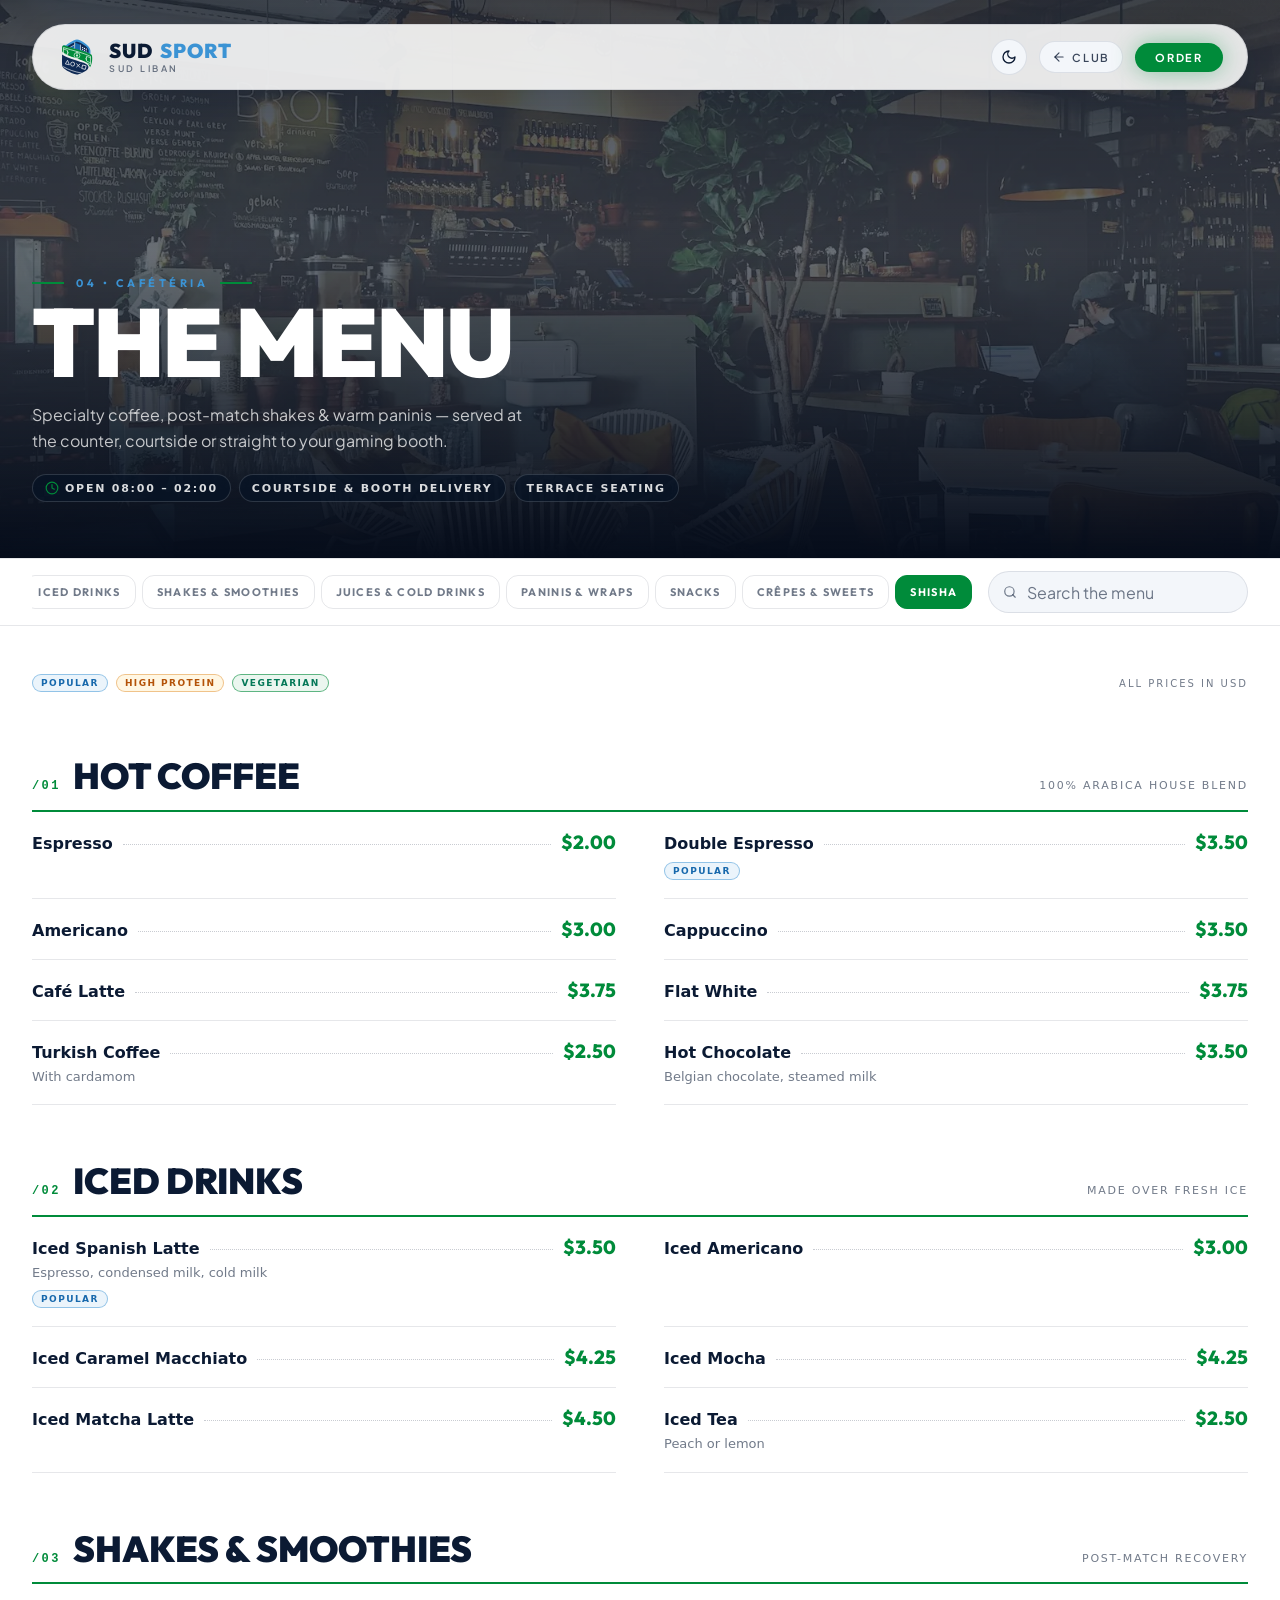
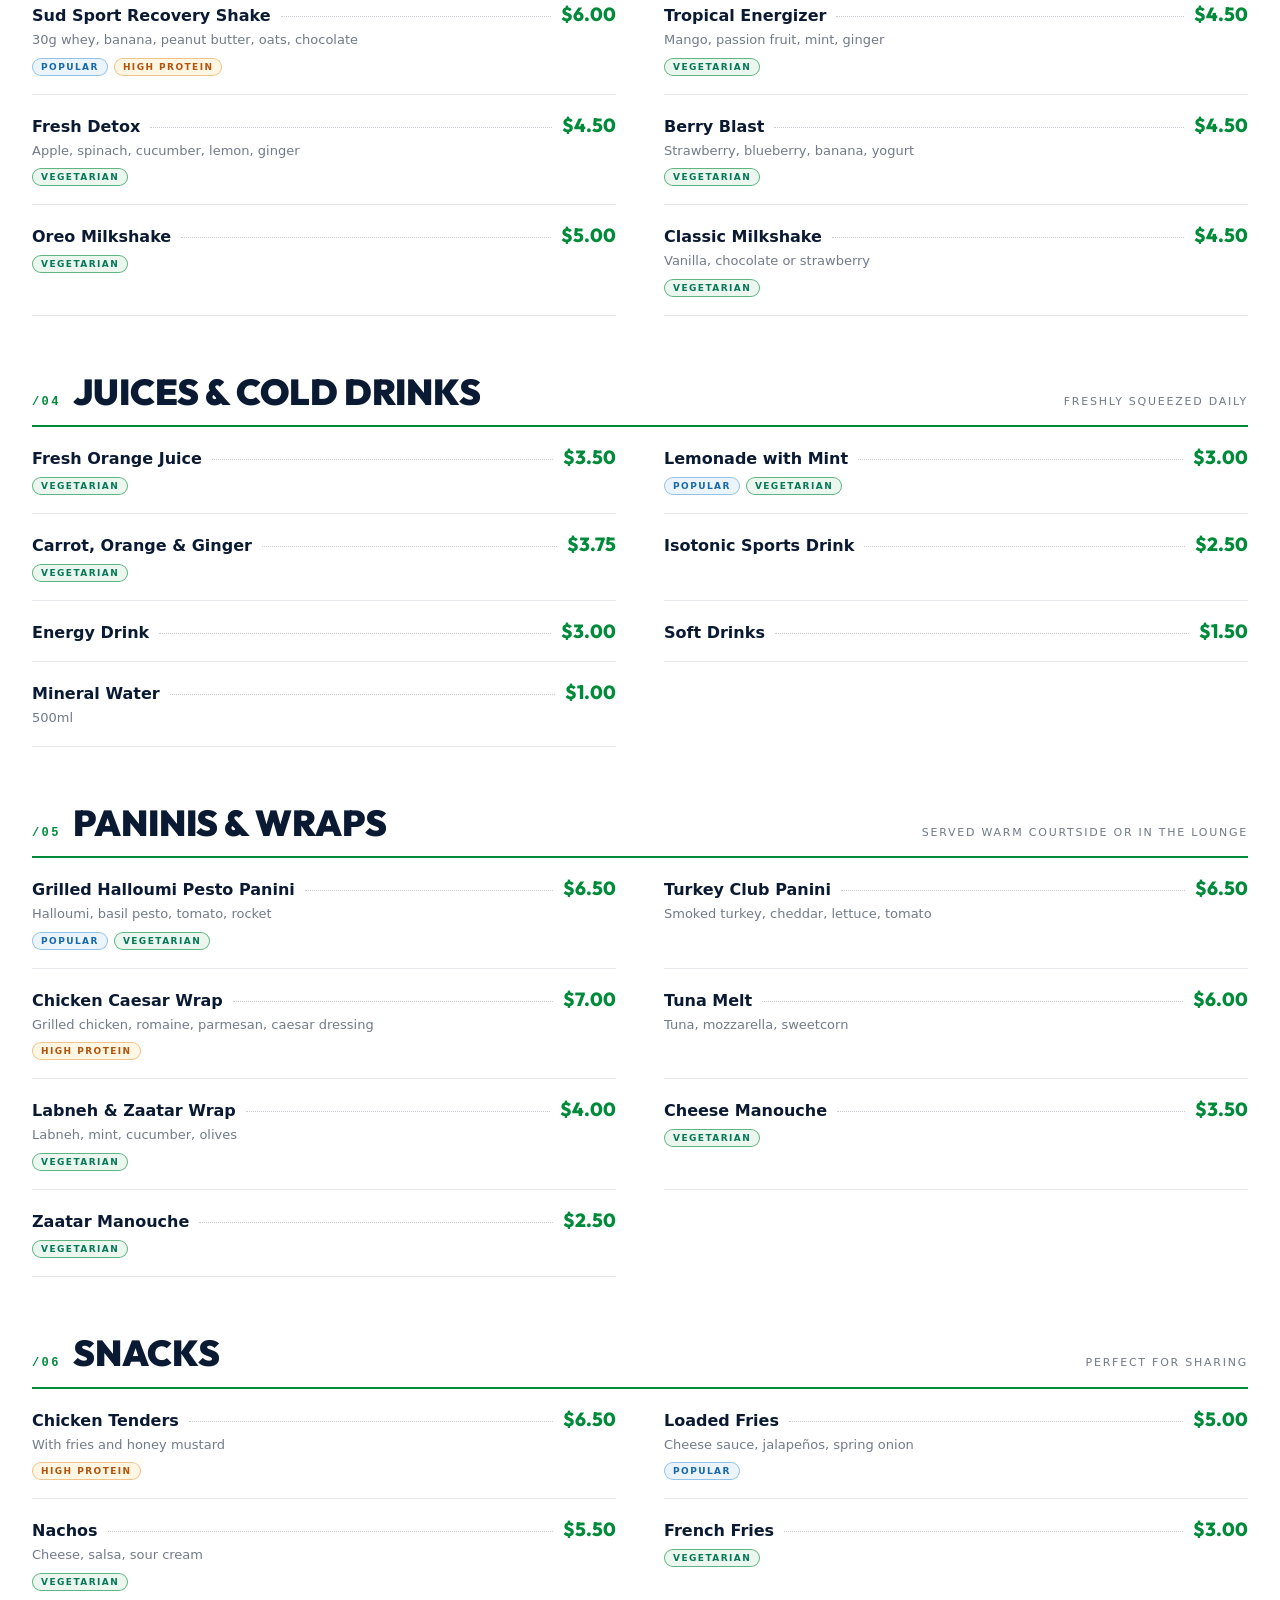
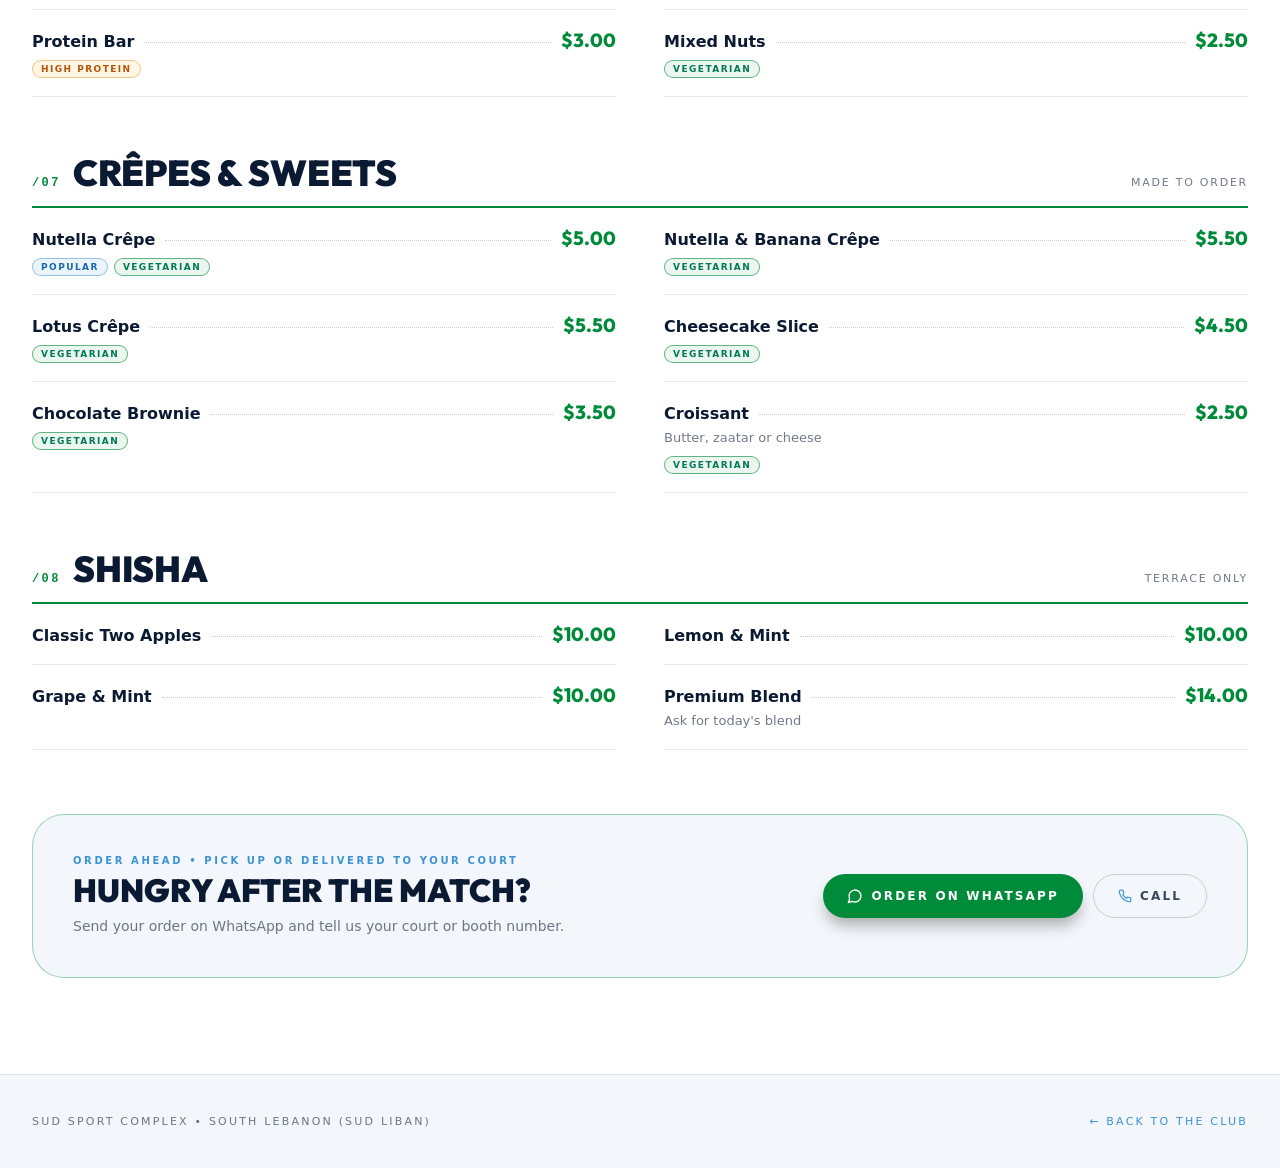
==== commit 20fab272: "Speed up photos: compressed WebP in several sizes Replace the 2000px JPEGs (~4.9 MB) with WebP versi" ====
--- a/menu.html
+++ b/menu.html
@@ -103,7 +103,15 @@
        MENU HERO
   =================================================================== -->
   <section class="menu-hero">
-    <img src="images/1554118811-1e0d58224f24-1600.jpg" alt="SUD SPORT Cafétéria" class="menu-hero__img" />
+    <img
+      src="images/zone-cafe-700.webp"
+      srcset="images/zone-cafe-700.webp 700w, images/zone-cafe-1200.webp 1200w, images/zone-cafe-1600.webp 1600w"
+      sizes="100vw"
+      alt="SUD SPORT Cafétéria"
+      class="menu-hero__img"
+      fetchpriority="high"
+      decoding="async"
+    />
     <div class="menu-hero__shade"></div>
 
     <div class="menu-hero__inner animate-fade-up">
@@ -169,7 +177,7 @@
           <svg class="icon"><use href="#i-message" /></svg>
           <span>Order on WhatsApp</span>
         </button>
-        <a href="tel:+96170492810" class="btn btn--outline btn--lg">
+        <a href="tel:+96170367934" class="btn btn--outline btn--lg">
           <svg class="icon icon--sm text-blue"><use href="#i-phone" /></svg>
           <span>Call</span>
         </a>
